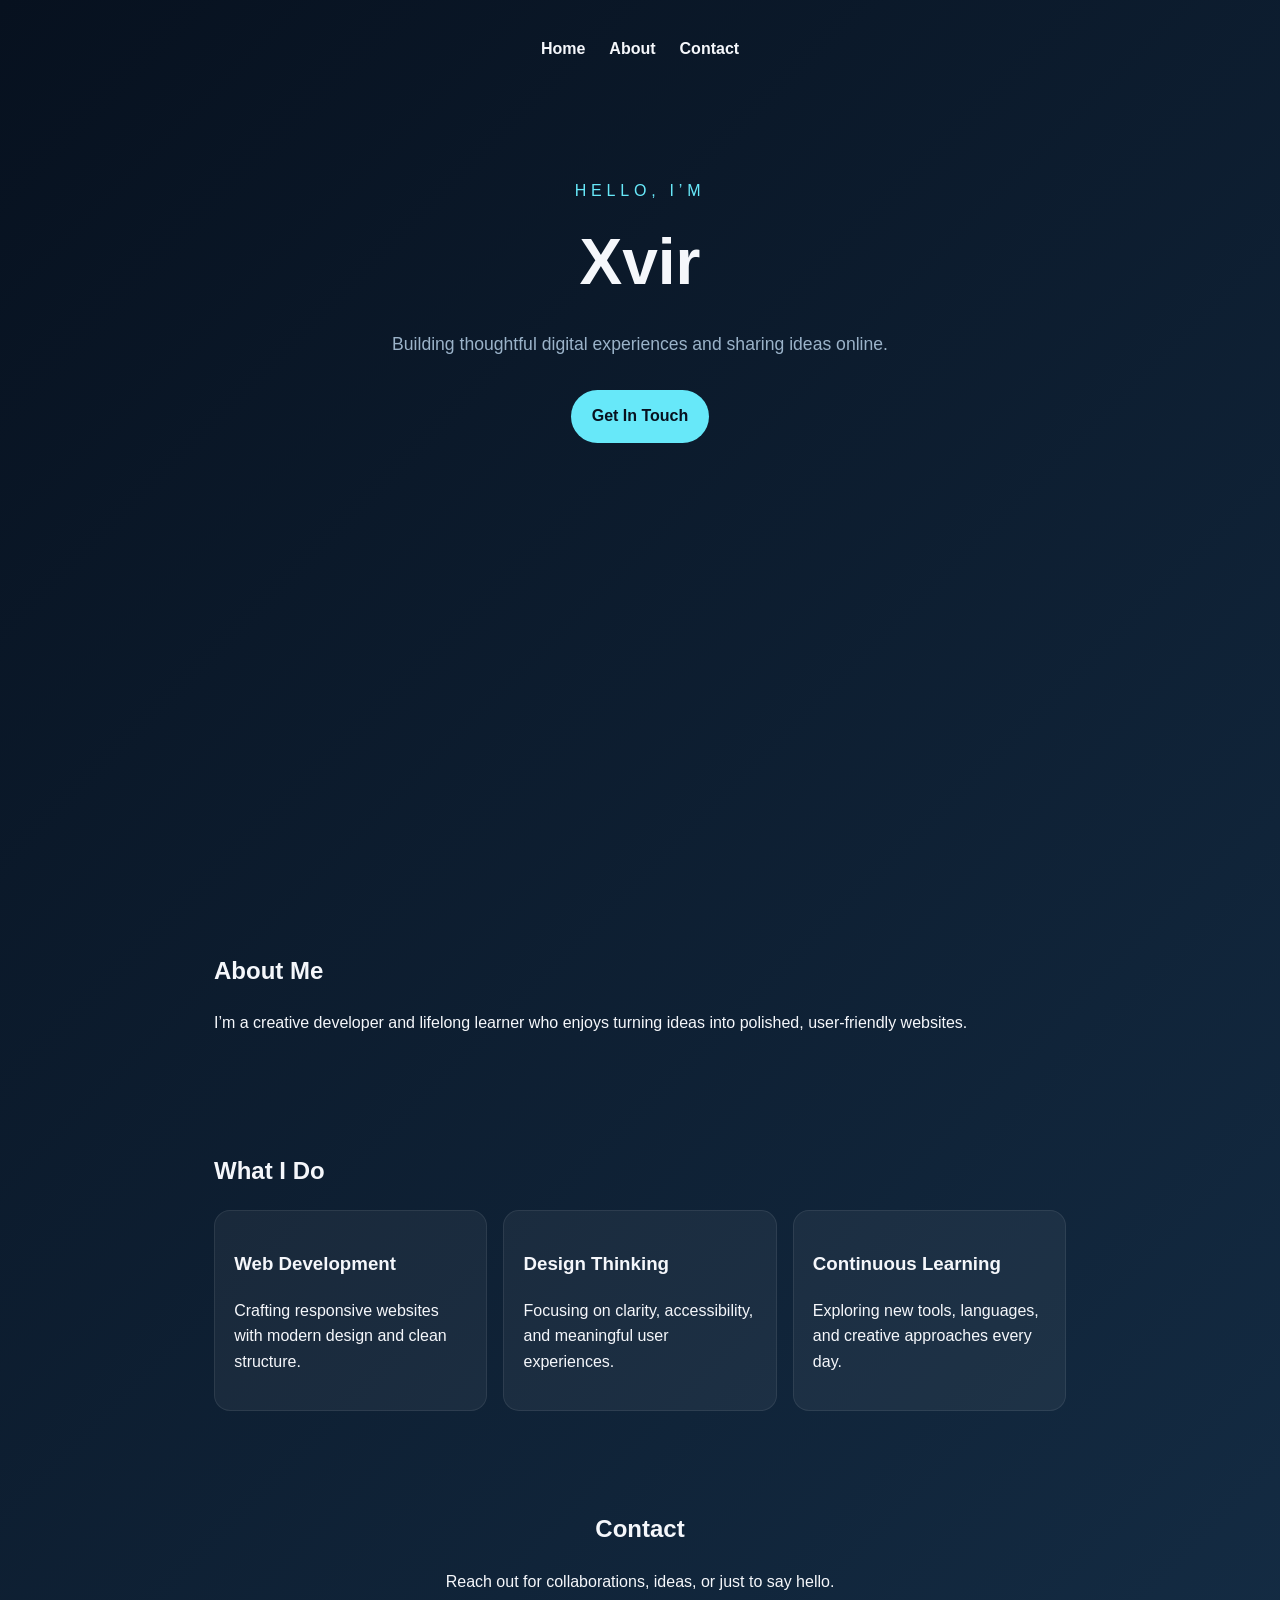
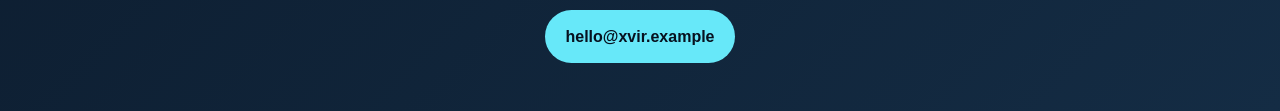
==== index.html @ e1fc20d8 "Initial commit" ====
<!DOCTYPE html>
<html lang="en">
  <head>
    <meta charset="UTF-8" />
    <meta name="viewport" content="width=device-width, initial-scale=1.0" />
    <title>Xvir | Personal Website</title>
    <meta name="description" content="Welcome to Xvir's personal website." />
    <link rel="stylesheet" href="styles.css" />
  </head>
  <body>
    <header class="hero">
      <nav class="nav">
        <a href="#home">Home</a>
        <a href="#about">About</a>
        <a href="#contact">Contact</a>
      </nav>
      <div class="hero-content" id="home">
        <p class="eyebrow">Hello, I’m</p>
        <h1>Xvir</h1>
        <p class="tagline">Building thoughtful digital experiences and sharing ideas online.</p>
        <a class="button" href="#contact">Get In Touch</a>
      </div>
    </header>

    <main>
      <section class="section" id="about">
        <h2>About Me</h2>
        <p>
          I’m a creative developer and lifelong learner who enjoys turning ideas into polished,
          user-friendly websites.
        </p>
      </section>

      <section class="section">
        <h2>What I Do</h2>
        <div class="cards">
          <article>
            <h3>Web Development</h3>
            <p>Crafting responsive websites with modern design and clean structure.</p>
          </article>
          <article>
            <h3>Design Thinking</h3>
            <p>Focusing on clarity, accessibility, and meaningful user experiences.</p>
          </article>
          <article>
            <h3>Continuous Learning</h3>
            <p>Exploring new tools, languages, and creative approaches every day.</p>
          </article>
        </div>
      </section>
    </main>

    <footer class="footer" id="contact">
      <h2>Contact</h2>
      <p>Reach out for collaborations, ideas, or just to say hello.</p>
      <a class="button" href="mailto:hello@xvir.example">hello@xvir.example</a>
    </footer>
  </body>
</html>
---- styles.css ----
:root {
  color-scheme: dark;
  --bg: #07111f;
  --panel: #10253d;
  --text: #f5f7fb;
  --muted: #9bb3c9;
  --accent: #67e8f9;
}

* {
  box-sizing: border-box;
}

body {
  margin: 0;
  font-family: Inter, Arial, sans-serif;
  background: linear-gradient(135deg, var(--bg), #142c44);
  color: var(--text);
  line-height: 1.6;
}

.nav {
  display: flex;
  justify-content: center;
  gap: 1.5rem;
  padding: 1.25rem 0;
}

.nav a {
  color: var(--text);
  text-decoration: none;
  font-weight: 600;
}

.hero {
  min-height: 100vh;
  padding: 1rem 1.5rem 3rem;
}

.hero-content {
  max-width: 720px;
  margin: 6rem auto 0;
  text-align: center;
}

.eyebrow {
  text-transform: uppercase;
  letter-spacing: 0.3em;
  color: var(--accent);
  margin-bottom: 0.5rem;
}

h1 {
  font-size: clamp(2.8rem, 5vw, 4.5rem);
  margin: 0;
}

.tagline {
  font-size: 1.1rem;
  color: var(--muted);
  margin: 1rem auto 2rem;
}

.button {
  display: inline-block;
  padding: 0.85rem 1.3rem;
  border-radius: 999px;
  background: var(--accent);
  color: var(--bg);
  text-decoration: none;
  font-weight: 700;
}

.section,
.footer {
  max-width: 900px;
  margin: 0 auto;
  padding: 2rem 1.5rem 3rem;
}

.cards {
  display: grid;
  gap: 1rem;
  grid-template-columns: repeat(auto-fit, minmax(220px, 1fr));
}

.cards article {
  background: rgba(255, 255, 255, 0.05);
  border: 1px solid rgba(255, 255, 255, 0.08);
  border-radius: 16px;
  padding: 1.2rem;
}

.footer {
  text-align: center;
  padding-bottom: 3rem;
}
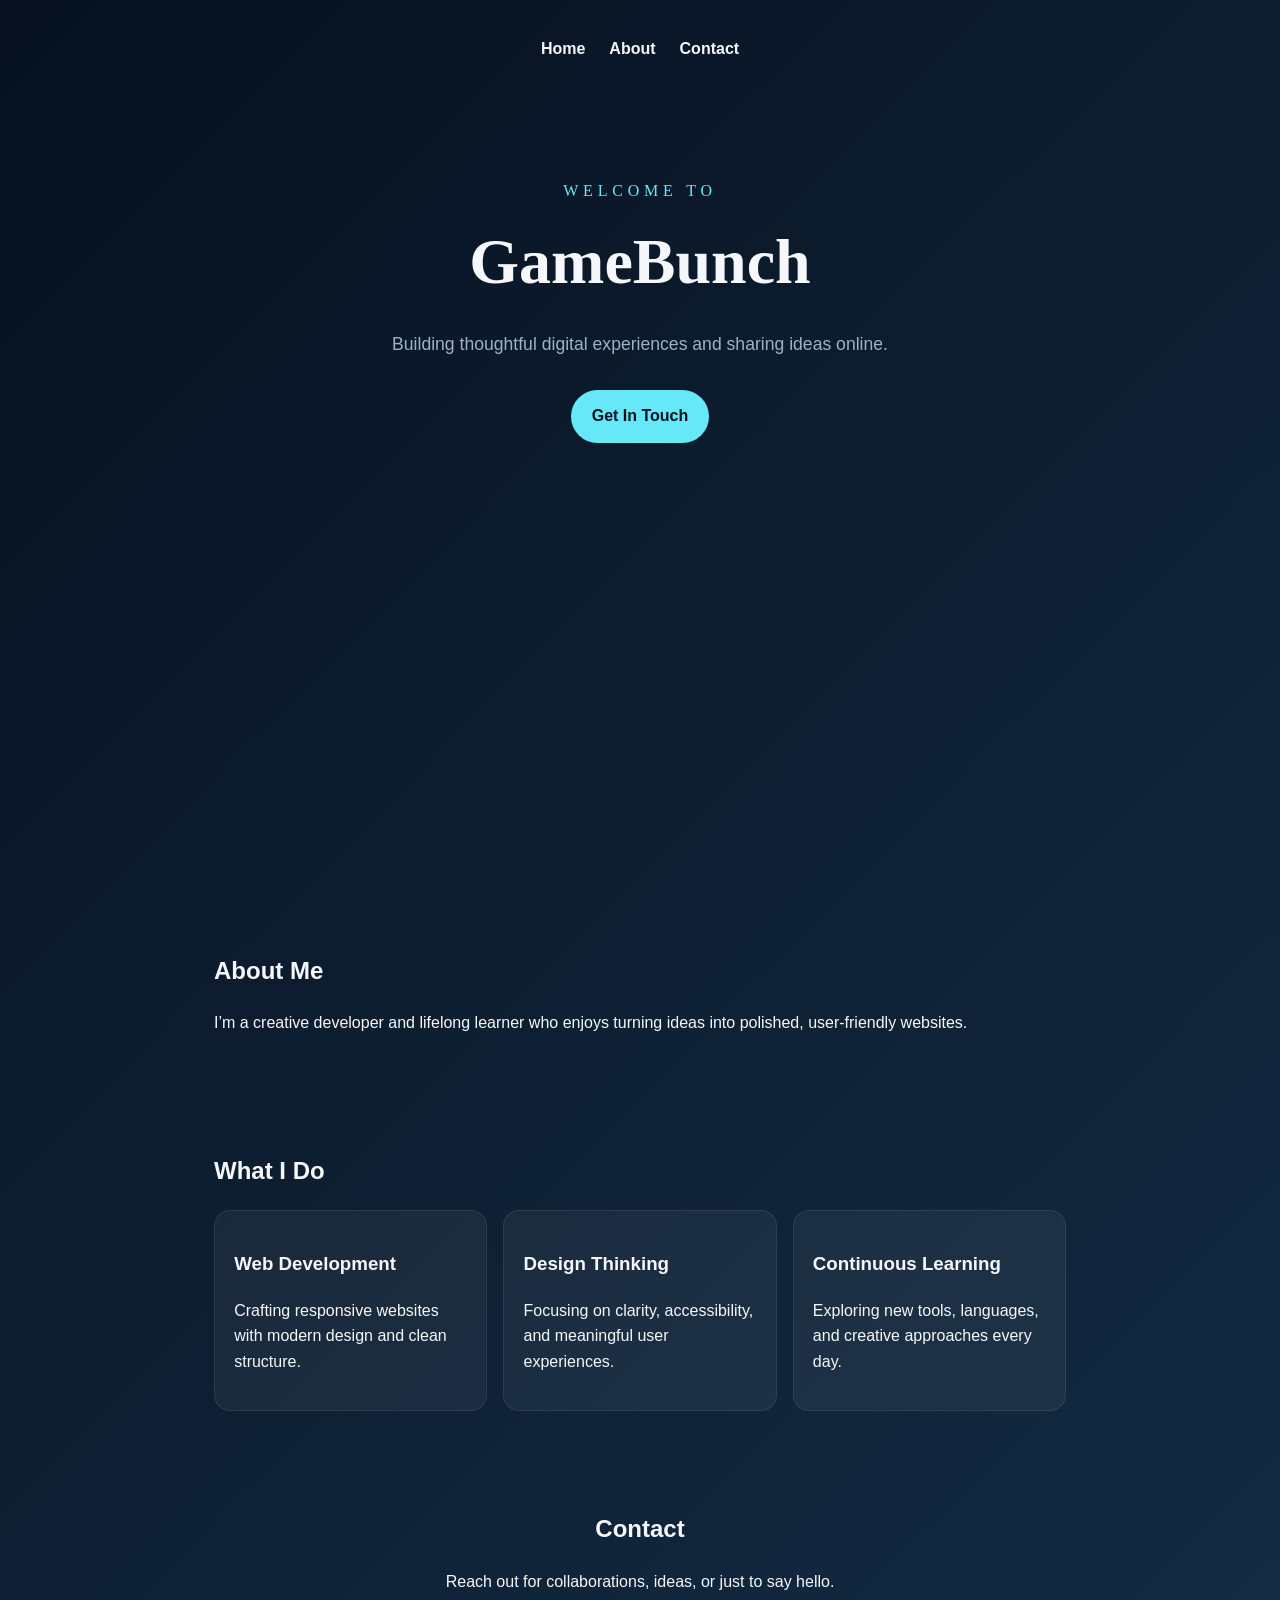
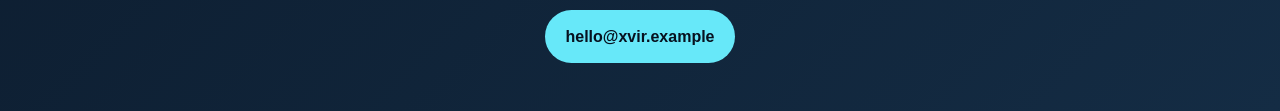
==== commit d77fc9d1: "Update site to GameBunch with Comic Sans font" ====
--- a/index.html
+++ b/index.html
@@ -15,8 +15,8 @@
         <a href="#contact">Contact</a>
       </nav>
       <div class="hero-content" id="home">
-        <p class="eyebrow">Hello, I’m</p>
-        <h1>Xvir</h1>
+        <p class="eyebrow">Welcome to</p>
+        <h1>GameBunch</h1>
         <p class="tagline">Building thoughtful digital experiences and sharing ideas online.</p>
         <a class="button" href="#contact">Get In Touch</a>
       </div>
--- a/styles.css
+++ b/styles.css
@@ -48,11 +48,13 @@
   letter-spacing: 0.3em;
   color: var(--accent);
   margin-bottom: 0.5rem;
+  font-family: 'Comic Sans MS', 'Comic Sans', cursive;
 }
 
 h1 {
   font-size: clamp(2.8rem, 5vw, 4.5rem);
   margin: 0;
+  font-family: 'Comic Sans MS', 'Comic Sans', cursive;
 }
 
 .tagline {
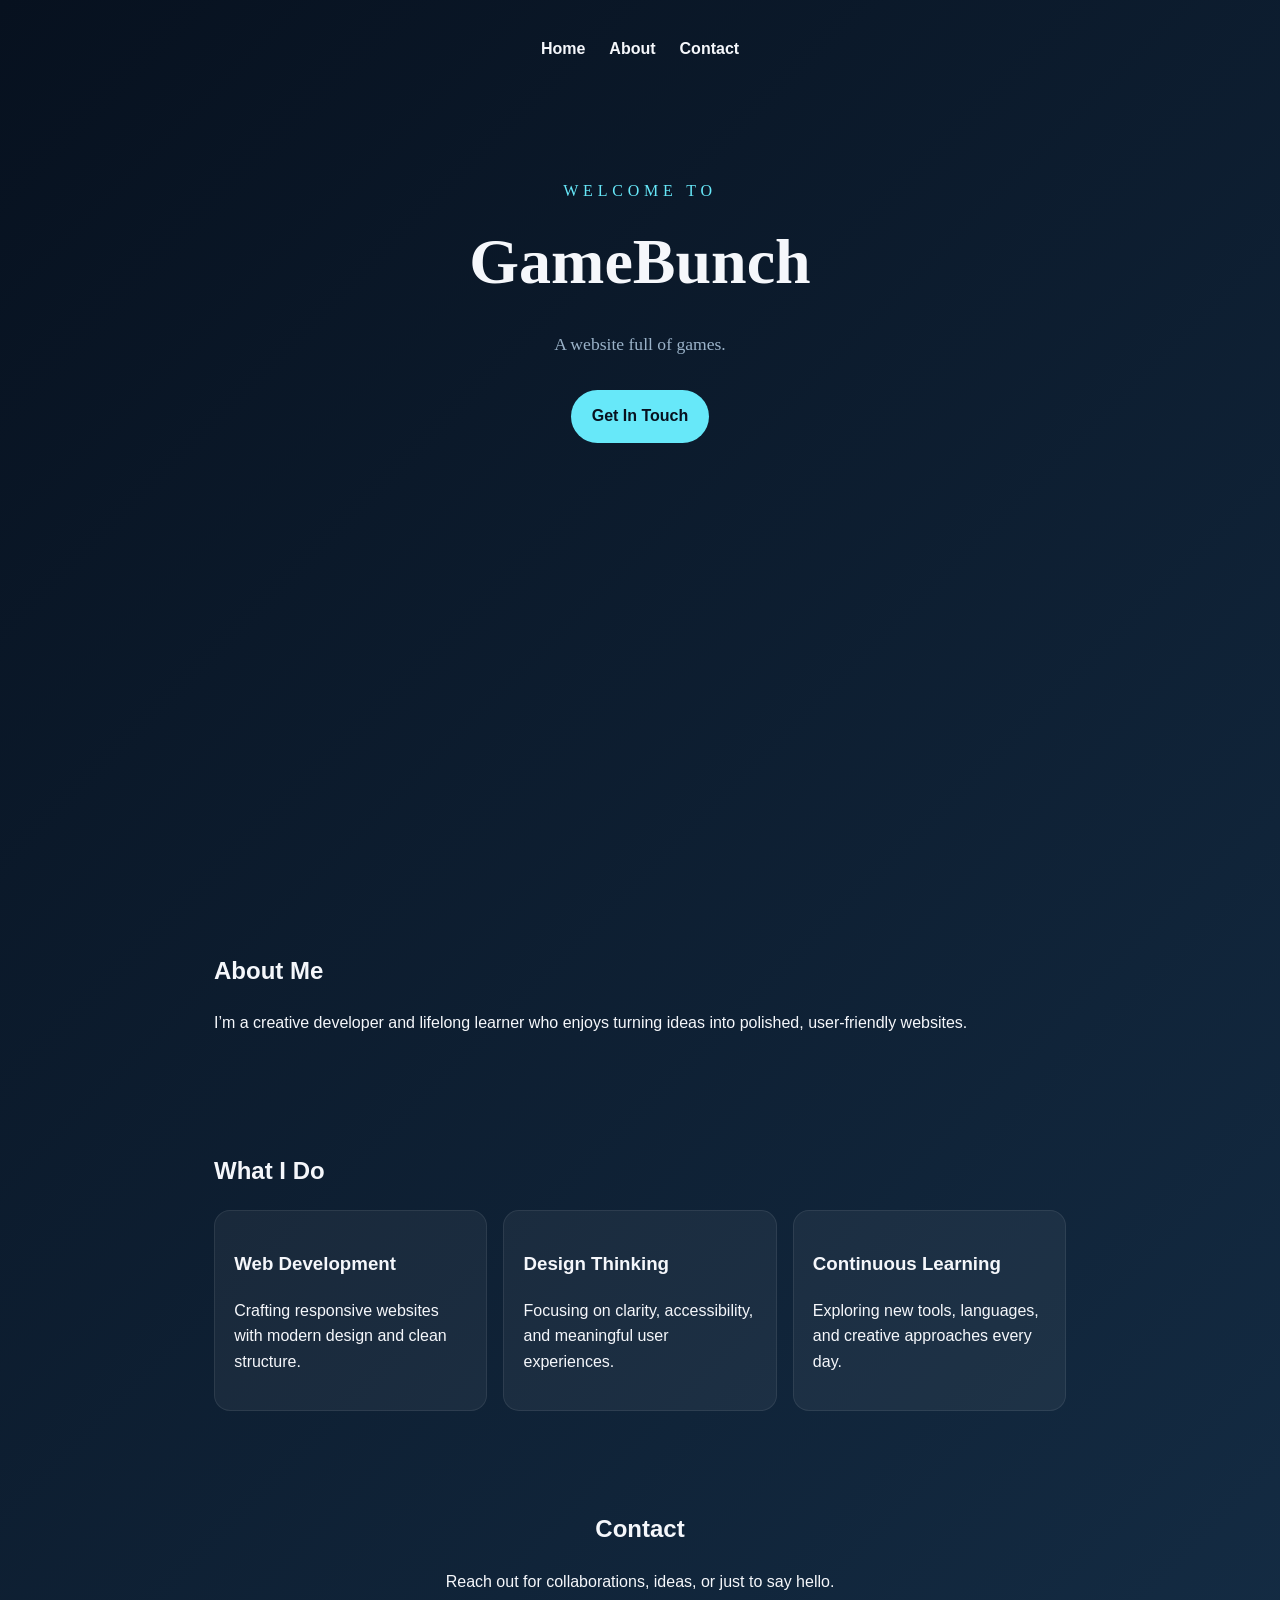
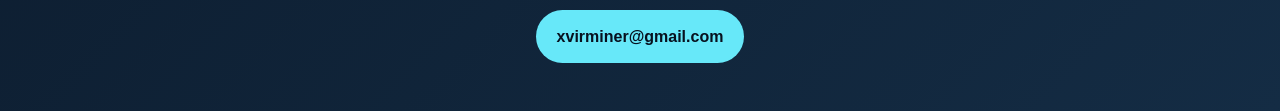
==== commit 72bce10e: "Add original Energy Orb idle clicker game and update site text" ====
--- a/index.html
+++ b/index.html
@@ -17,7 +17,7 @@
       <div class="hero-content" id="home">
         <p class="eyebrow">Welcome to</p>
         <h1>GameBunch</h1>
-        <p class="tagline">Building thoughtful digital experiences and sharing ideas online.</p>
+        <p class="tagline">A website full of games.</p>
         <a class="button" href="#contact">Get In Touch</a>
       </div>
     </header>
@@ -53,7 +53,7 @@
     <footer class="footer" id="contact">
       <h2>Contact</h2>
       <p>Reach out for collaborations, ideas, or just to say hello.</p>
-      <a class="button" href="mailto:hello@xvir.example">hello@xvir.example</a>
+      <a class="button" href="mailto:xvirminer@gmail.com">xvirminer@gmail.com</a>
     </footer>
   </body>
 </html>
--- a/styles.css
+++ b/styles.css
@@ -13,7 +13,7 @@
 
 body {
   margin: 0;
-  font-family: Inter, Arial, sans-serif;
+  font-family: 'Comic Sans MS', 'Comic Sans', cursive, Arial, sans-serif;
   background: linear-gradient(135deg, var(--bg), #142c44);
   color: var(--text);
   line-height: 1.6;
@@ -61,6 +61,7 @@
   font-size: 1.1rem;
   color: var(--muted);
   margin: 1rem auto 2rem;
+  font-family: 'Comic Sans MS', 'Comic Sans', cursive;
 }
 
 .button {
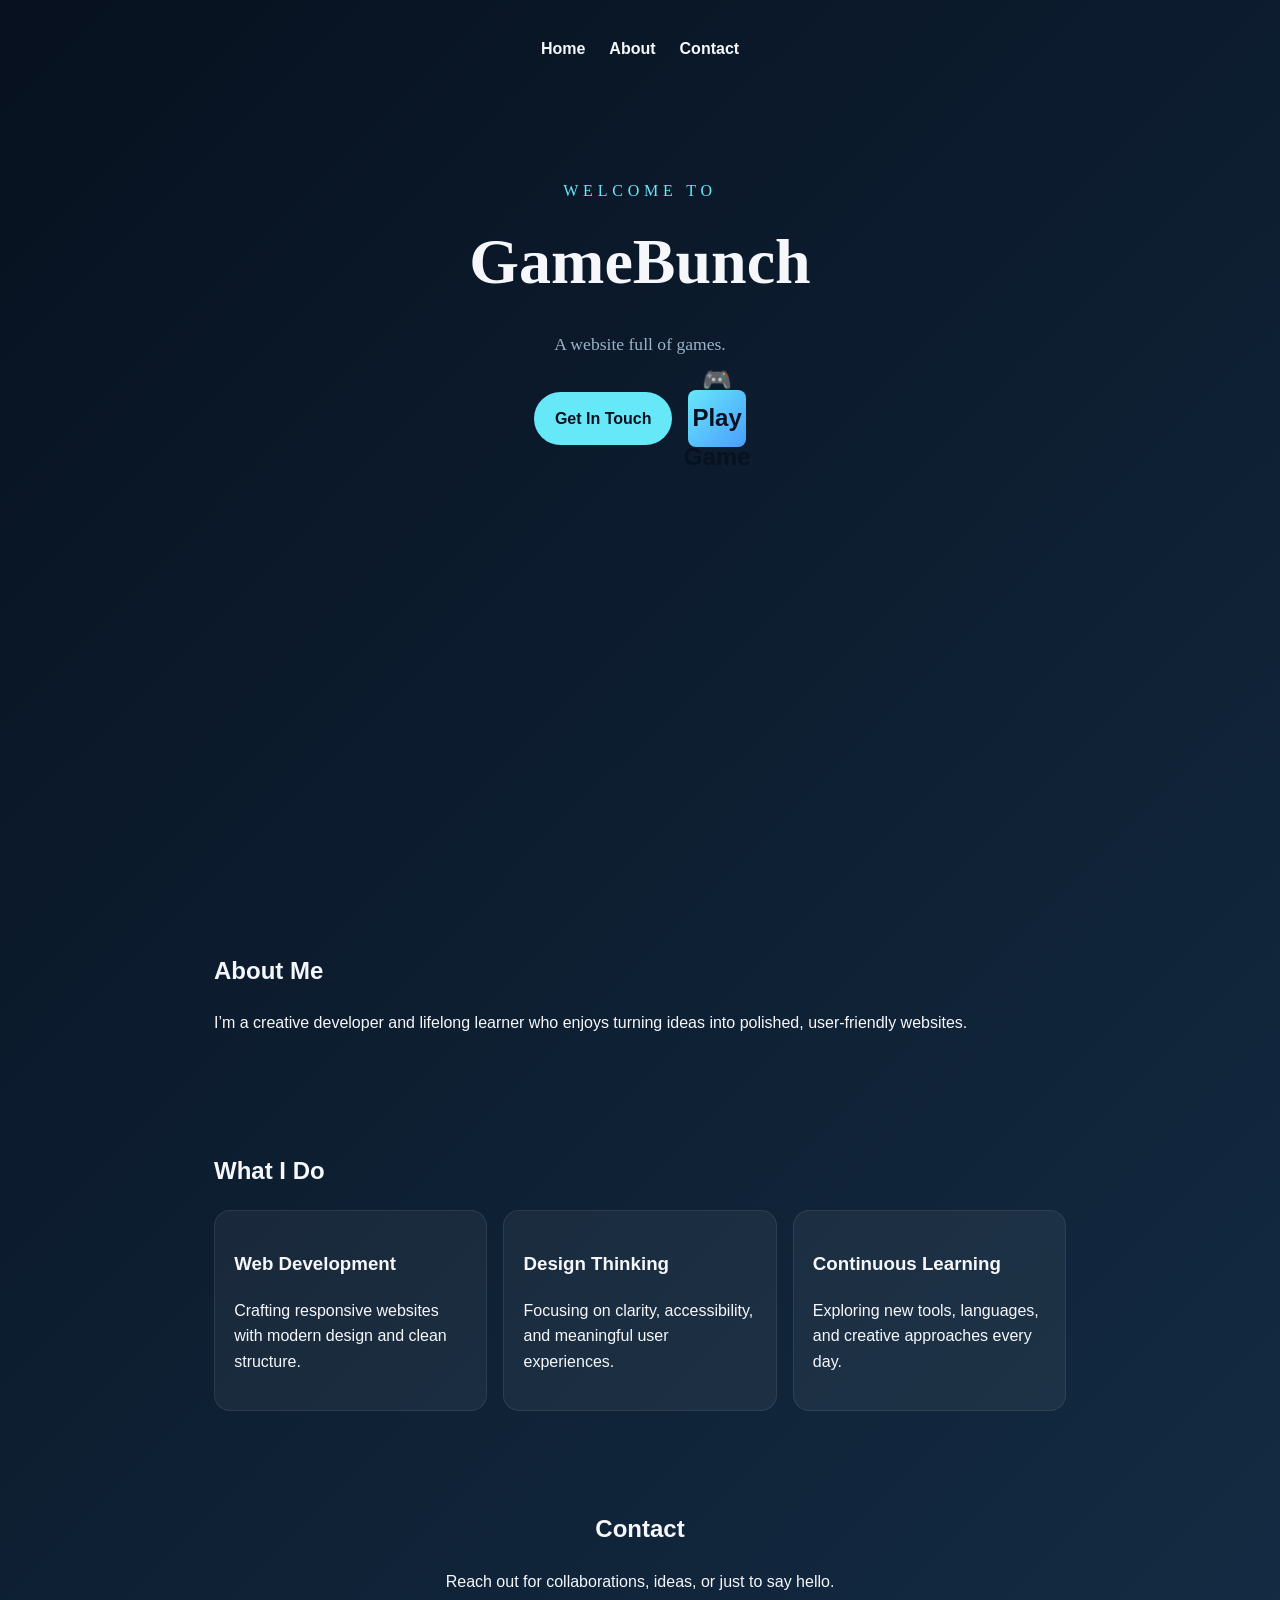
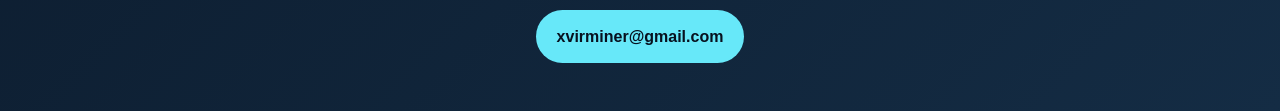
==== commit b07d81df: "Add play game button to homepage" ====
--- a/index.html
+++ b/index.html
@@ -18,7 +18,10 @@
         <p class="eyebrow">Welcome to</p>
         <h1>GameBunch</h1>
         <p class="tagline">A website full of games.</p>
-        <a class="button" href="#contact">Get In Touch</a>
+        <div class="button-group">
+          <a class="button" href="#contact">Get In Touch</a>
+          <a class="button game-btn" href="game.html">🎮 Play Game</a>
+        </div>
       </div>
     </header>
 
--- a/styles.css
+++ b/styles.css
@@ -72,6 +72,32 @@
   color: var(--bg);
   text-decoration: none;
   font-weight: 700;
+  transition: all 0.3s ease;
+}
+
+.button:hover {
+  transform: translateY(-2px);
+  box-shadow: 0 5px 20px rgba(103, 232, 249, 0.3);
+}
+
+.button-group {
+  display: flex;
+  gap: 1rem;
+  flex-wrap: wrap;
+  justify-content: center;
+  align-items: center;
+}
+
+.game-btn {
+  width: 3.6rem;
+  height: 3.6rem;
+  padding: 0;
+  display: flex;
+  align-items: center;
+  justify-content: center;
+  font-size: 1.5rem;
+  border-radius: 8px;
+  background: linear-gradient(135deg, #67e8f9 0%, #4a9eff 100%);
 }
 
 .section,
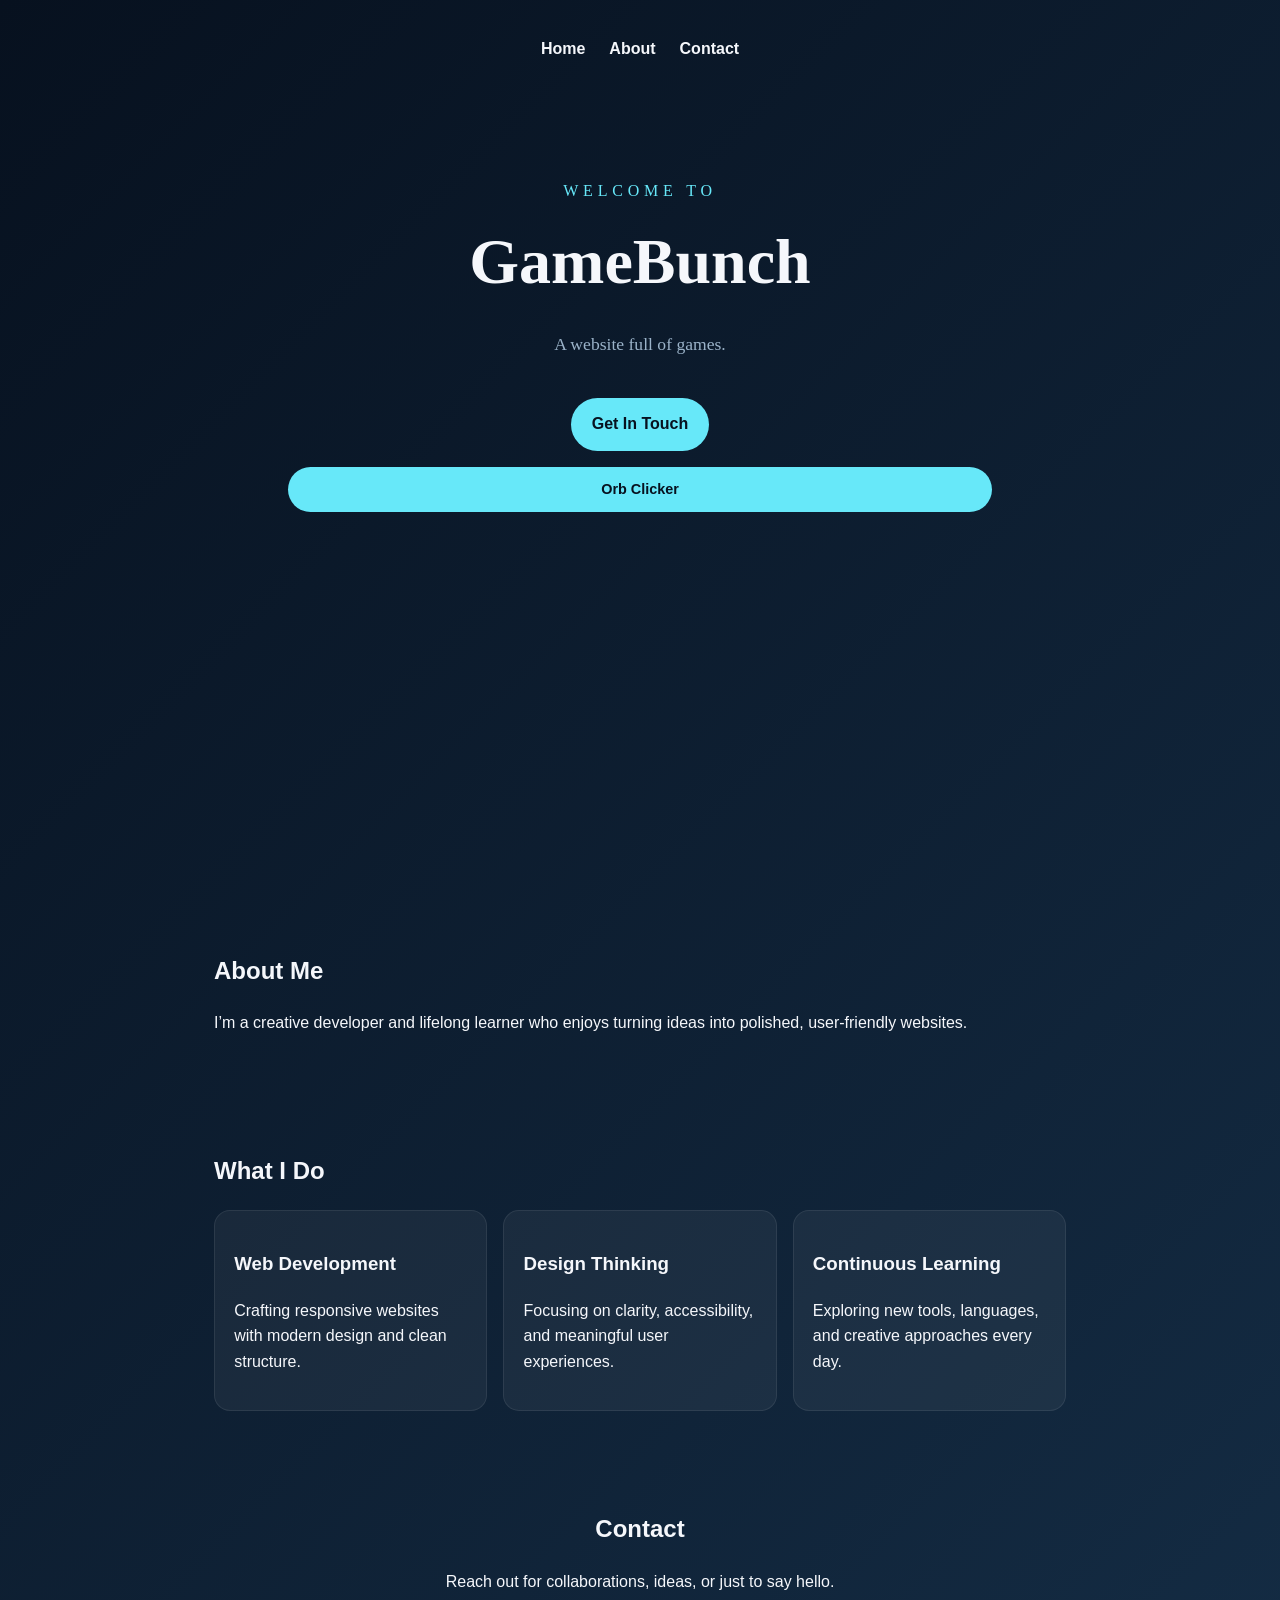
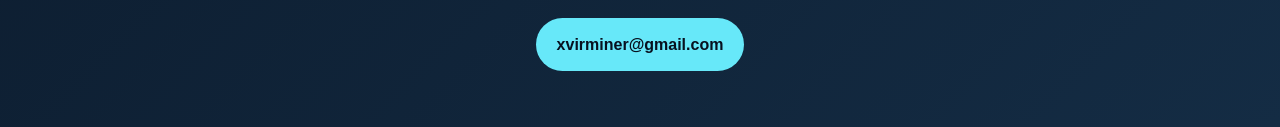
==== commit b74430e0: "Complete game redesign with new economy system: Orb Clicker" ====
--- a/index.html
+++ b/index.html
@@ -18,10 +18,8 @@
         <p class="eyebrow">Welcome to</p>
         <h1>GameBunch</h1>
         <p class="tagline">A website full of games.</p>
-        <div class="button-group">
-          <a class="button" href="#contact">Get In Touch</a>
-          <a class="button game-btn" href="game.html">🎮 Play Game</a>
-        </div>
+        <a class="button" href="#contact">Get In Touch</a>
+        <a class="button game-btn" href="game.html">Orb Clicker</a>
       </div>
     </header>
 
--- a/styles.css
+++ b/styles.css
@@ -73,6 +73,7 @@
   text-decoration: none;
   font-weight: 700;
   transition: all 0.3s ease;
+  margin: 0.5rem;
 }
 
 .button:hover {
@@ -80,24 +81,10 @@
   box-shadow: 0 5px 20px rgba(103, 232, 249, 0.3);
 }
 
-.button-group {
-  display: flex;
-  gap: 1rem;
-  flex-wrap: wrap;
-  justify-content: center;
-  align-items: center;
-}
-
 .game-btn {
-  width: 3.6rem;
-  height: 3.6rem;
-  padding: 0;
-  display: flex;
-  align-items: center;
-  justify-content: center;
-  font-size: 1.5rem;
-  border-radius: 8px;
-  background: linear-gradient(135deg, #67e8f9 0%, #4a9eff 100%);
+  display: block;
+  font-size: 0.9rem;
+  padding: 0.7rem 1.2rem;
 }
 
 .section,
